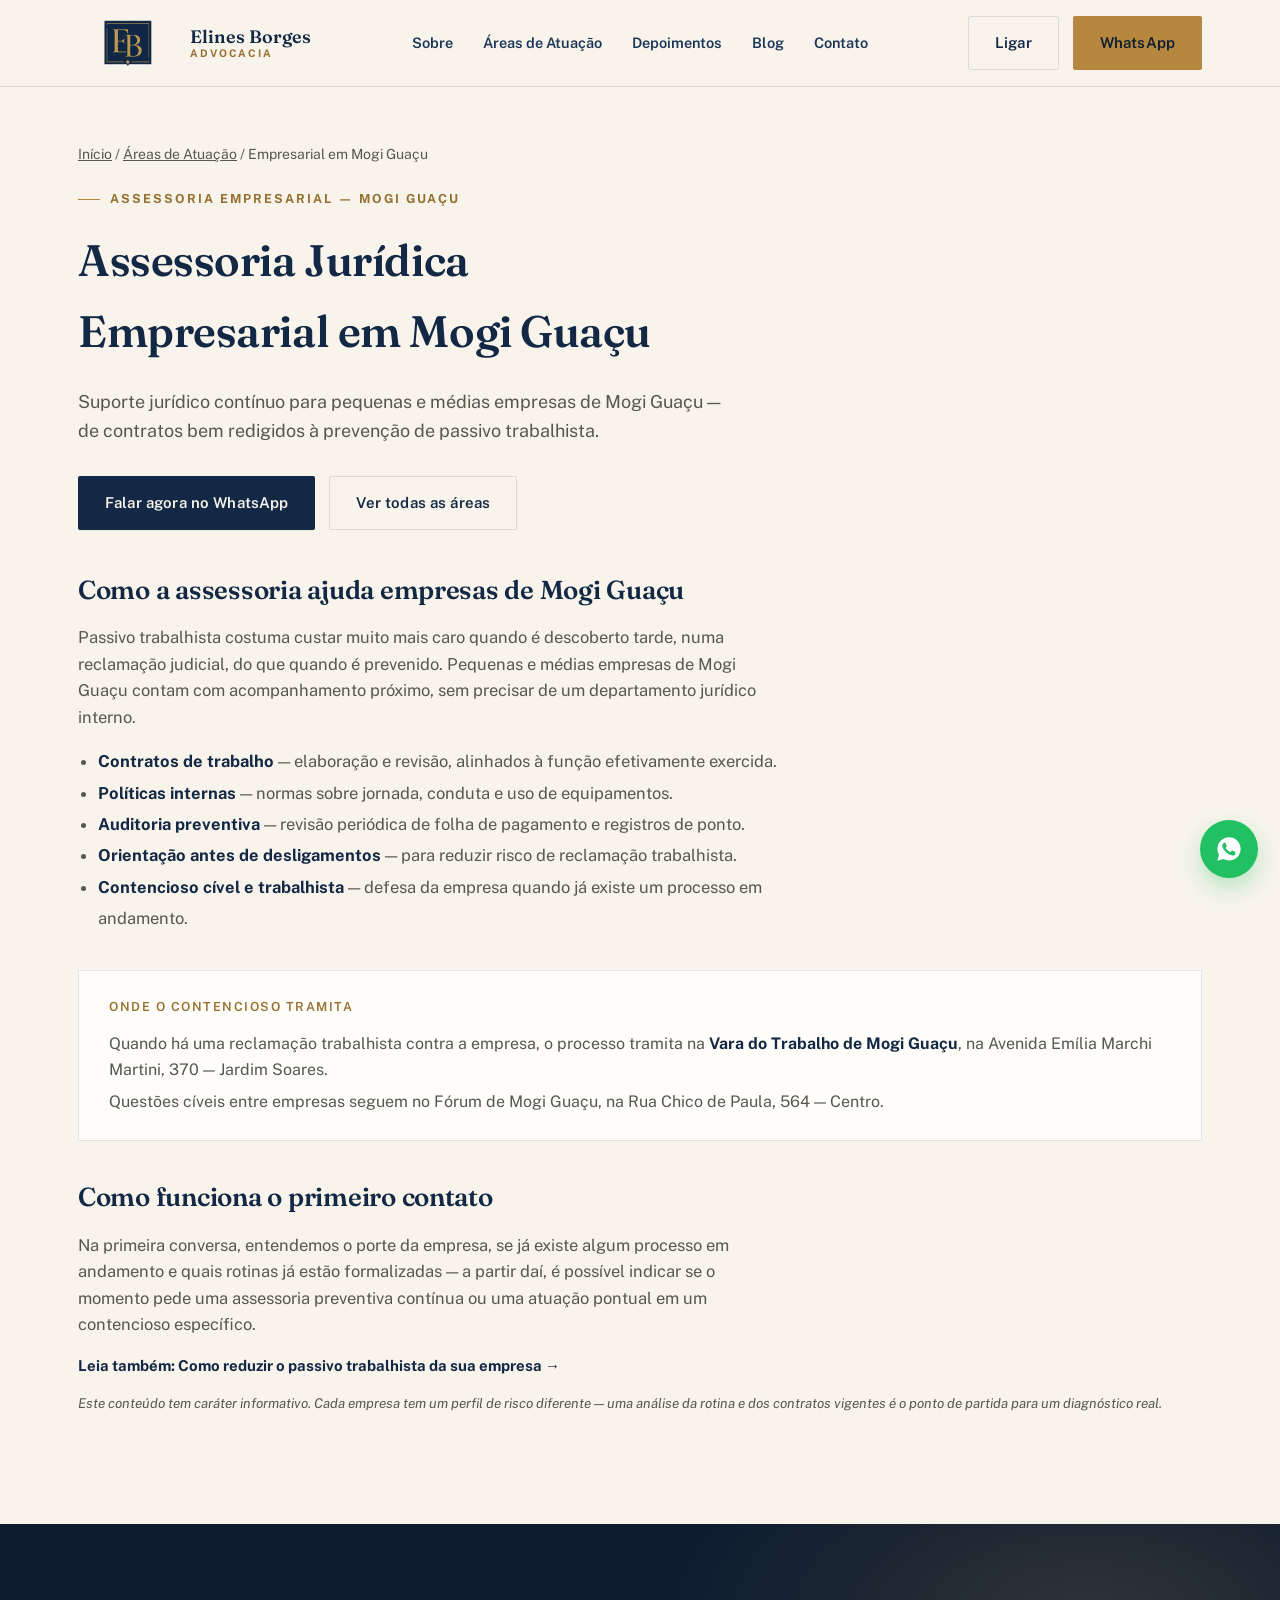
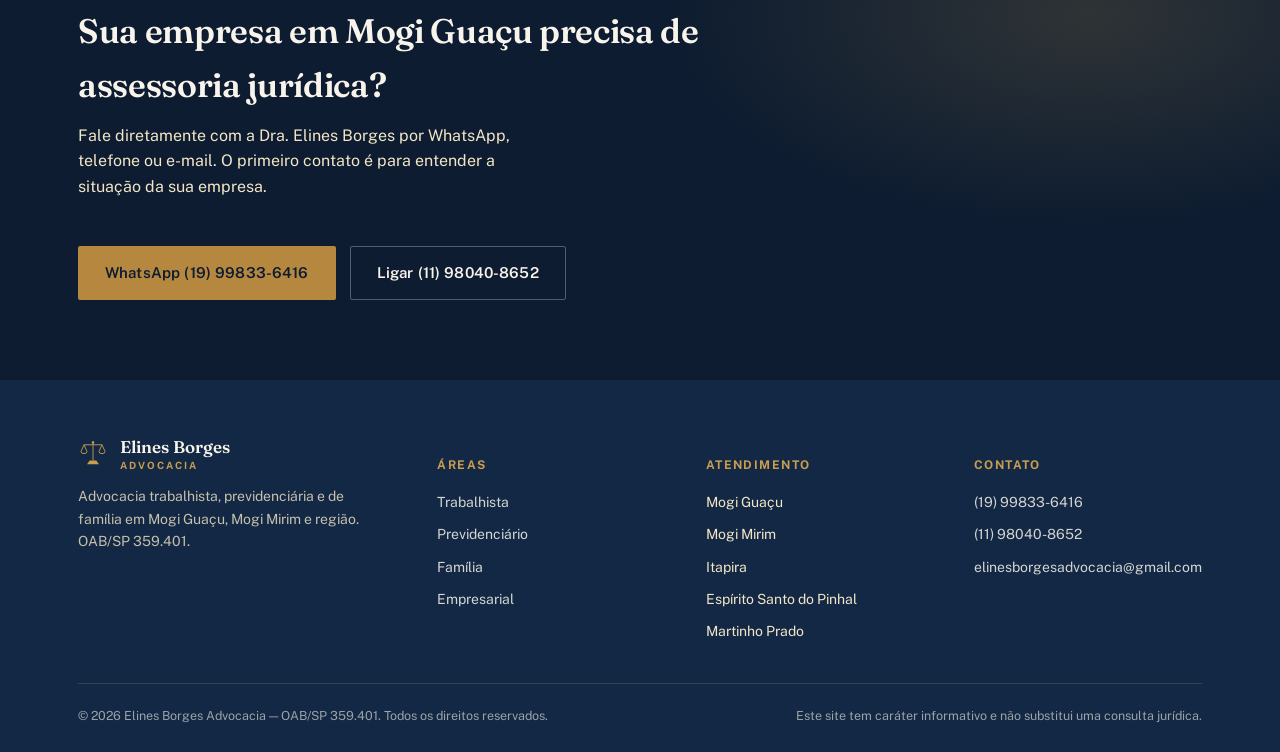
==== advogado-empresarial-mogi-guacu.html @ 1e35f2f0 "Add files via upload" ====
<!doctype html>
<html lang="pt-BR">
<head>
<meta charset="utf-8">
<script async src="https://www.googletagmanager.com/gtag/js?id=G-14Q4V2BP33"></script>
<script>
  window.dataLayer = window.dataLayer || [];
  function gtag(){dataLayer.push(arguments);}
  gtag('js', new Date());
  gtag('config', 'G-14Q4V2BP33');
</script>
<meta name="viewport" content="width=device-width, initial-scale=1">
<title>Assessoria Jurídica Empresarial em Mogi Guaçu | Elines Borges Advocacia</title>
<meta name="description" content="Assessoria jurídica empresarial em Mogi Guaçu: contratos, políticas internas, prevenção de passivo trabalhista e contencioso. Suporte contínuo para pequenas e médias empresas.">
<link rel="canonical" href="https://www.elinesborgesadvocacia.com.br/advogado-empresarial-mogi-guacu.html">

<meta property="og:type" content="website">
<meta property="og:url" content="https://www.elinesborgesadvocacia.com.br/advogado-empresarial-mogi-guacu.html">
<meta property="og:title" content="Assessoria Jurídica Empresarial em Mogi Guaçu | Elines Borges Advocacia">
<meta property="og:description" content="Contratos, políticas internas, prevenção de passivo trabalhista e contencioso. Suporte jurídico contínuo para empresas de Mogi Guaçu.">
<meta property="og:image" content="https://www.elinesborgesadvocacia.com.br/images/elines.jpg">
<meta property="og:locale" content="pt_BR">
<meta name="twitter:card" content="summary_large_image">

<link rel="icon" href="images/logo.png">
<link rel="preconnect" href="https://fonts.googleapis.com">
<link rel="preconnect" href="https://fonts.gstatic.com" crossorigin>
<link href="https://fonts.googleapis.com/css2?family=Fraunces:ital,opsz,wght@0,9..144,500;0,9..144,600;0,9..144,700;1,9..144,500&family=Public+Sans:wght@400;500;600;700;800&display=swap" rel="stylesheet">
<link rel="stylesheet" href="style.css">

<script type="application/ld+json">
{
  "@context": "https://schema.org",
  "@type": "LegalService",
  "name": "Elines Borges Advocacia — Assessoria Jurídica Empresarial em Mogi Guaçu",
  "url": "https://www.elinesborgesadvocacia.com.br/advogado-empresarial-mogi-guacu.html",
  "image": "https://www.elinesborgesadvocacia.com.br/images/elines.jpg",
  "telephone": "+5519998336416",
  "areaServed": {"@type": "City", "name": "Mogi Guaçu"},
  "address": {
    "@type": "PostalAddress",
    "streetAddress": "Rua Botucatu, 304 - Jardim Santa Helena",
    "addressLocality": "Mogi Guaçu",
    "addressRegion": "SP",
    "postalCode": "13845-322",
    "addressCountry": "BR"
  }
}
</script>
</head>
<body>

<header class="site">
  <nav class="nav">
    <a href="index.html" class="brand">
      <img src="images/logo-emblem.png" alt="Elines Borges Advocacia" style="height:46px;width:auto;">
      <span class="brand-word">Elines Borges<small>ADVOCACIA</small></span>
    </a>
    <ul class="nav-links" id="navLinks">
      <li><a href="index.html#sobre">Sobre</a></li>
      <li><a href="index.html#areas">Áreas de Atuação</a></li>
      <li><a href="index.html#depoimentos">Depoimentos</a></li>
      <li><a href="blog.html">Blog</a></li>
      <li><a href="index.html#contato">Contato</a></li>
    </ul>
    <div class="nav-cta">
      <a href="index.html#contato" class="btn btn-ghost">Ligar</a>
      <a href="https://wa.me/5519998336416?text=Ol%C3%A1%2C%20tenho%20uma%20empresa%20em%20Mogi%20Gua%C3%A7u%20e%20gostaria%20de%20assessoria%20jur%C3%ADdica." class="btn btn-gold" target="_blank" rel="noopener">
        WhatsApp
      </a>
      <button class="nav-toggle" id="navToggle" aria-label="Abrir menu" aria-expanded="false">
        <svg width="20" height="20" viewBox="0 0 24 24" fill="none" stroke="currentColor" stroke-width="2"><line x1="3" y1="6" x2="21" y2="6"/><line x1="3" y1="12" x2="21" y2="12"/><line x1="3" y1="18" x2="21" y2="18"/></svg>
      </button>
    </div>
  </nav>
</header>

<main>
<section style="padding:56px 0 20px;">
  <div class="wrap">
    <p style="font-size:14px; color:var(--ink-soft); margin-bottom:24px;">
      <a href="index.html" style="color:inherit;">Início</a> / <a href="index.html#areas" style="color:inherit;">Áreas de Atuação</a> / Empresarial em Mogi Guaçu
    </p>
    <p class="eyebrow">Assessoria Empresarial — Mogi Guaçu</p>
    <h1 style="font-size:clamp(30px,4.5vw,44px); max-width:22ch;">Assessoria Jurídica Empresarial em Mogi Guaçu</h1>
    <p style="font-size:18px; color:var(--ink-soft); max-width:60ch; margin-bottom:30px;">Suporte jurídico contínuo para pequenas e médias empresas de Mogi Guaçu — de contratos bem redigidos à prevenção de passivo trabalhista.</p>
    <div style="display:flex; gap:14px; flex-wrap:wrap; margin-bottom:20px;">
      <a href="https://wa.me/5519998336416?text=Ol%C3%A1%2C%20tenho%20uma%20empresa%20em%20Mogi%20Gua%C3%A7u%20e%20gostaria%20de%20assessoria%20jur%C3%ADdica." class="btn btn-primary" target="_blank" rel="noopener">Falar agora no WhatsApp</a>
      <a href="index.html#areas" class="btn btn-ghost">Ver todas as áreas</a>
    </div>
  </div>
</section>

<section style="padding-top:0;">
  <div class="wrap">
    <h2 style="font-size:26px;">Como a assessoria ajuda empresas de Mogi Guaçu</h2>
    <p style="color:var(--ink-soft); font-size:16.5px; max-width:70ch;">Passivo trabalhista costuma custar muito mais caro quando é descoberto tarde, numa reclamação judicial, do que quando é prevenido. Pequenas e médias empresas de Mogi Guaçu contam com acompanhamento próximo, sem precisar de um departamento jurídico interno.</p>
    <ul style="color:var(--ink-soft); font-size:16.5px; max-width:70ch; padding-left:20px; line-height:1.9;">
      <li><strong style="color:var(--navy-900);">Contratos de trabalho</strong> — elaboração e revisão, alinhados à função efetivamente exercida.</li>
      <li><strong style="color:var(--navy-900);">Políticas internas</strong> — normas sobre jornada, conduta e uso de equipamentos.</li>
      <li><strong style="color:var(--navy-900);">Auditoria preventiva</strong> — revisão periódica de folha de pagamento e registros de ponto.</li>
      <li><strong style="color:var(--navy-900);">Orientação antes de desligamentos</strong> — para reduzir risco de reclamação trabalhista.</li>
      <li><strong style="color:var(--navy-900);">Contencioso cível e trabalhista</strong> — defesa da empresa quando já existe um processo em andamento.</li>
    </ul>

    <div style="background:var(--paper); border:1px solid var(--line); padding:26px 30px; margin:36px 0;">
      <h4 style="font-family:var(--label); font-size:12.5px; letter-spacing:.12em; text-transform:uppercase; color:var(--gold-700); margin-bottom:14px;">Onde o contencioso tramita</h4>
      <p style="color:var(--ink-soft); margin-bottom:6px;">Quando há uma reclamação trabalhista contra a empresa, o processo tramita na <strong style="color:var(--navy-900);">Vara do Trabalho de Mogi Guaçu</strong>, na Avenida Emília Marchi Martini, 370 — Jardim Soares.</p>
      <p style="color:var(--ink-soft); margin:0;">Questões cíveis entre empresas seguem no Fórum de Mogi Guaçu, na Rua Chico de Paula, 564 — Centro.</p>
    </div>

    <h2 style="font-size:26px;">Como funciona o primeiro contato</h2>
    <p style="color:var(--ink-soft); font-size:16.5px; max-width:70ch;">Na primeira conversa, entendemos o porte da empresa, se já existe algum processo em andamento e quais rotinas já estão formalizadas — a partir daí, é possível indicar se o momento pede uma assessoria preventiva contínua ou uma atuação pontual em um contencioso específico.</p>
    <p style="font-size:15px;"><a href="blog.html#reduzir-passivo-trabalhista" style="color:var(--navy-900); font-weight:700; text-decoration:none;">Leia também: Como reduzir o passivo trabalhista da sua empresa →</a></p>
    <p style="font-size:13.5px; color:var(--ink-soft); font-style:italic;">Este conteúdo tem caráter informativo. Cada empresa tem um perfil de risco diferente — uma análise da rotina e dos contratos vigentes é o ponto de partida para um diagnóstico real.</p>
  </div>
</section>

<section class="cta-band">
  <div class="wrap">
    <div>
      <h2>Sua empresa em Mogi Guaçu precisa de assessoria jurídica?</h2>
      <p>Fale diretamente com a Dra. Elines Borges por WhatsApp, telefone ou e-mail. O primeiro contato é para entender a situação da sua empresa.</p>
    </div>
    <div class="actions">
      <a href="https://wa.me/5519998336416?text=Ol%C3%A1%2C%20tenho%20uma%20empresa%20em%20Mogi%20Gua%C3%A7u%20e%20gostaria%20de%20assessoria%20jur%C3%ADdica." class="btn btn-gold" target="_blank" rel="noopener">WhatsApp (19) 99833-6416</a>
      <a href="tel:+5511980408652" class="btn btn-ghost" style="border-color:rgba(248,244,236,.3); color:#f8f4ec;">Ligar (11) 98040-8652</a>
    </div>
  </div>
</section>
</main>

<footer class="site">
  <div class="wrap">
    <div class="footer-grid">
      <div>
        <div class="footer-brand">
          <svg width="30" height="30" viewBox="0 0 200 200" fill="none" stroke="#c99c4f" stroke-width="6">
            <line x1="100" y1="20" x2="100" y2="150"/><line x1="40" y1="45" x2="160" y2="45"/>
            <circle cx="100" cy="30" r="8" fill="#c99c4f" stroke="none"/>
            <path d="M40 45 L20 90 a20 14 0 0 0 40 0 Z"/><path d="M160 45 L140 90 a20 14 0 0 0 40 0 Z"/>
            <path d="M60 175 h80 l-18 -25 h-44 Z" fill="#c99c4f" stroke="none"/>
          </svg>
          <span class="footer-wordmark">Elines Borges<br><small>ADVOCACIA</small></span>
        </div>
        <p style="opacity:.8; max-width:32ch;">Advocacia trabalhista, previdenciária e de família em Mogi Guaçu, Mogi Mirim e região. OAB/SP 359.401.</p>
      </div>
      <div>
        <h5>Áreas</h5>
        <ul>
          <li><a href="advogado-trabalhista-mogi-guacu.html">Trabalhista</a></li>
          <li><a href="advogado-previdenciario-mogi-guacu.html">Previdenciário</a></li>
          <li><a href="advogado-familia-mogi-guacu.html">Família</a></li>
          <li><a href="advogado-empresarial-mogi-guacu.html">Empresarial</a></li>
        </ul>
      </div>
      <div>
        <h5>Atendimento</h5>
        <ul>
          <li>Mogi Guaçu</li><li>Mogi Mirim</li><li>Itapira</li><li>Espírito Santo do Pinhal</li><li>Martinho Prado</li>
        </ul>
      </div>
      <div>
        <h5>Contato</h5>
        <ul>
          <li><a href="https://wa.me/5519998336416" target="_blank" rel="noopener">(19) 99833-6416</a></li>
          <li><a href="tel:+5511980408652">(11) 98040-8652</a></li>
          <li><a href="mailto:elinesborgesadvocacia@gmail.com">elinesborgesadvocacia@gmail.com</a></li>
        </ul>
      </div>
    </div>
    <div class="footer-bottom">
      <span>© <span id="year"></span> Elines Borges Advocacia — OAB/SP 359.401. Todos os direitos reservados.</span>
      <span>Este site tem caráter informativo e não substitui uma consulta jurídica.</span>
    </div>
  </div>
</footer>

<a class="wa-float" href="https://wa.me/5519998336416?text=Ol%C3%A1%2C%20tenho%20uma%20empresa%20em%20Mogi%20Gua%C3%A7u%20e%20gostaria%20de%20assessoria%20jur%C3%ADdica." target="_blank" rel="noopener" aria-label="Falar no WhatsApp">
  <svg viewBox="0 0 24 24" fill="#fff"><path d="M12.04 2C6.58 2 2.13 6.45 2.13 11.91c0 1.75.46 3.45 1.32 4.95L2 22l5.29-1.39a9.9 9.9 0 0 0 4.75 1.21h.01c5.46 0 9.91-4.45 9.91-9.91 0-2.65-1.03-5.14-2.9-7.01A9.86 9.86 0 0 0 12.04 2zm5.79 14.14c-.24.68-1.19 1.25-1.95 1.41-.52.11-1.2.2-3.48-.75-2.92-1.21-4.8-4.17-4.95-4.36-.14-.2-1.18-1.57-1.18-3 0-1.42.75-2.12 1.02-2.41.24-.26.55-.35.73-.35h.5c.16 0 .38-.03.58.44.24.57.8 1.97.87 2.11.07.14.11.3.02.49-.09.19-.14.3-.28.46-.14.16-.29.36-.42.48-.14.13-.28.28-.13.55.16.28.72 1.19 1.55 1.93 1.06.95 1.95 1.24 2.23 1.38.28.14.44.12.6-.07.16-.19.68-.79.87-1.06.18-.28.36-.23.6-.14.24.09 1.53.72 1.79.85.26.14.44.2.5.32.06.11.06.65-.18 1.32z"/></svg>
</a>

<script>
  document.getElementById('year').textContent = new Date().getFullYear();
  const toggle = document.getElementById('navToggle');
  const links = document.getElementById('navLinks');
  toggle.addEventListener('click', () => {
    const open = links.classList.toggle('open');
    toggle.setAttribute('aria-expanded', open);
  });
</script>
</body>
</html>
---- style.css ----
/* ==========================================================================
   Elines Borges Advocacia — design tokens
   Navy + aged-gold, drawn from the firm's own seal mark.
   Display face: Fraunces (engraved, editorial seriousness)
   Body face: Public Sans (calm, legible, humane)
   ========================================================================== */

:root{
  --navy-950: #0d1c30;
  --navy-900: #122844;
  --navy-800: #1a3557;
  --navy-700: #274670;
  --navy-100: #e7ecf3;
  --gold-700: #96702f;
  --gold-600: #b6873f;
  --gold-500: #c99c4f;
  --gold-300: #e3c589;
  --gold-100: #f3e6c8;
  --cream: #f8f4ec;
  --cream-2: #f1ead9;
  --paper: #fffdf9;
  --ink: #23241f;
  --ink-soft: #55584f;
  --line: rgba(18,40,68,0.12);
  --line-gold: rgba(182,135,63,0.35);

  --display: "Fraunces", "Iowan Old Style", ui-serif, Georgia, serif;
  --body: "Public Sans", -apple-system, "Segoe UI", sans-serif;
  --label: "Public Sans", sans-serif;

  --max: 1180px;
  --radius: 2px;
}

*{box-sizing:border-box;}
html{scroll-behavior:smooth;}
body{
  margin:0;
  font-family: var(--body);
  color: var(--ink);
  background: var(--cream);
  -webkit-font-smoothing: antialiased;
  line-height:1.6;
}
img{max-width:100%; display:block;}
a{color:inherit;}
h1,h2,h3,h4{
  font-family: var(--display);
  font-weight:600;
  letter-spacing:-0.01em;
  margin:0 0 .5em;
  color: var(--navy-900);
}
p{margin:0 0 1em;}
.wrap{max-width:var(--max); margin:0 auto; padding:0 28px;}
section{padding:96px 0;}
@media (max-width:720px){ section{padding:64px 0;} }

::selection{ background: var(--gold-300); color: var(--navy-950); }

a:focus-visible, button:focus-visible, .btn:focus-visible{
  outline: 2px solid var(--gold-600);
  outline-offset: 3px;
}

/* -------------------- eyebrow / label -------------------- */
.eyebrow{
  font-family: var(--label);
  font-size: 12.5px;
  letter-spacing: .16em;
  text-transform: uppercase;
  color: var(--gold-700);
  font-weight: 700;
  display:flex;
  align-items:center;
  gap:10px;
  margin-bottom: 16px;
}
.eyebrow::before{
  content:"";
  width: 22px; height:1px;
  background: var(--gold-600);
  display:inline-block;
}

/* -------------------- buttons -------------------- */
.btn{
  display:inline-flex;
  align-items:center;
  gap:10px;
  padding: 14px 26px;
  font-family: var(--label);
  font-size: 15px;
  font-weight: 600;
  letter-spacing: .01em;
  text-decoration:none;
  border-radius: var(--radius);
  border: 1px solid transparent;
  cursor:pointer;
  transition: transform .18s ease, box-shadow .18s ease, background .18s ease, color .18s ease;
}
.btn-primary{
  background: var(--navy-900);
  color: var(--cream);
  box-shadow: 0 1px 0 rgba(0,0,0,.05);
}
.btn-primary:hover{ background: var(--navy-800); transform: translateY(-1px); }
.btn-gold{
  background: var(--gold-600);
  color: var(--navy-950);
}
.btn-gold:hover{ background: var(--gold-500); transform: translateY(-1px); }
.btn-ghost{
  background: transparent;
  color: var(--navy-900);
  border-color: var(--line);
}
.btn-ghost:hover{ border-color: var(--gold-600); color: var(--gold-700); }
.btn svg{width:16px; height:16px; flex:none;}

/* -------------------- header -------------------- */
header.site{
  position: sticky; top:0; z-index: 50;
  background: var(--cream);
  border-bottom: 1px solid var(--line);
}
.nav{
  display:flex; align-items:center; justify-content:space-between;
  padding: 16px 28px;
  max-width: var(--max); margin:0 auto;
}
.brand{ display:flex; align-items:center; gap:12px; text-decoration:none; }
.brand img{ height:44px; width:auto; }
.brand-word{
  font-family: var(--display);
  font-weight:600;
  font-size: 18px;
  color: var(--navy-900);
  line-height:1.15;
}
.brand-word small{
  display:block;
  font-family: var(--label);
  font-size:10.5px;
  letter-spacing:.18em;
  color: var(--gold-700);
  font-weight:700;
}
.nav-links{ display:flex; align-items:center; gap:30px; list-style:none; margin:0; padding:0; }
.nav-links a{
  text-decoration:none; color: var(--navy-800);
  font-size:14.5px; font-weight:600;
  position:relative; padding: 4px 0;
}
.nav-links a::after{
  content:""; position:absolute; left:0; right:0; bottom:-2px; height:1px;
  background: var(--gold-600); transform: scaleX(0); transform-origin:left;
  transition: transform .25s ease;
}
.nav-links a:hover::after{ transform: scaleX(1); }
.nav-cta{ display:flex; align-items:center; gap:14px; }
.nav-toggle{ display:none; }

@media (max-width: 940px){
  .nav-links{
    position:fixed; inset: 74px 0 0 0; background: var(--paper);
    flex-direction:column; padding: 36px 28px; gap:22px;
    transform: translateY(-8px); opacity:0; pointer-events:none;
    transition: all .22s ease;
  }
  .nav-links.open{ transform: translateY(0); opacity:1; pointer-events:auto; }
  .nav-links a{ font-size:19px; }
  .nav-toggle{
    display:inline-flex; align-items:center; justify-content:center;
    width:40px; height:40px; border:1px solid var(--line); background:none; border-radius:var(--radius); cursor:pointer;
  }
  .nav-cta .btn-ghost{ display:none; }
  .nav-cta .btn-gold{ display:none; }
  .brand-word{ font-size:16px; }
}

/* -------------------- hero -------------------- */
.hero{
  position:relative;
  padding: 76px 0 40px;
  overflow:hidden;
}
.hero .wrap{
  display:grid;
  grid-template-columns: 1.08fr .92fr;
  gap: 56px;
  align-items:center;
}
.hero-scales{
  position:absolute; right:-90px; top:-60px;
  width: 560px; opacity:.09; pointer-events:none;
}
@media (max-width: 900px){
  .hero .wrap{ grid-template-columns: 1fr; gap: 40px; }
  .hero-photo-frame{ max-width: 340px; margin: 0 auto; order: -1; }
  .hero-copy{ text-align:left; }
  .seal{ width:104px; height:104px; left:-18px; bottom:-18px; }
}
.hero h1{
  font-size: clamp(34px, 4.6vw, 54px);
  line-height:1.08;
  margin-bottom: 22px;
}
.hero h1 em{
  font-style:normal; color: var(--gold-700);
  background: linear-gradient(180deg, transparent 62%, var(--gold-100) 62%);
}
.hero p.lede{
  font-size: 18px; color: var(--ink-soft); max-width: 46ch; margin-bottom: 30px;
}
.hero-actions{ display:flex; gap:14px; flex-wrap:wrap; margin-bottom:34px; }
.hero-facts{
  display:flex; gap:30px; flex-wrap:wrap;
  border-top: 1px solid var(--line); padding-top: 22px;
}
.hero-fact b{
  display:block; font-family: var(--display); font-size: 26px; color: var(--navy-900);
}
.hero-fact span{ font-size:13px; color: var(--ink-soft); }

.hero-photo-frame{
  position:relative;
}
.hero-photo{
  border-radius: var(--radius);
  overflow:hidden;
  border: 1px solid var(--line);
  box-shadow: 0 24px 60px -24px rgba(13,28,48,.35);
  aspect-ratio: 4/5;
}
.hero-photo img{ width:100%; height:100%; object-fit:cover; }

/* seal badge — signature element */
.seal{
  position:absolute; left:-34px; bottom:-34px;
  width:132px; height:132px;
}
.seal-ring{ animation: spin 34s linear infinite; transform-origin:center; }
@media (prefers-reduced-motion: reduce){ .seal-ring{ animation:none; } }
@keyframes spin{ to{ transform: rotate(360deg); } }

/* -------------------- comarca strip (territory) -------------------- */
.comarca{
  background: var(--navy-900);
  color: var(--cream);
  padding: 22px 0;
}
.comarca .wrap{
  display:flex; align-items:center; gap:22px; flex-wrap:wrap;
}
@media (max-width: 600px){
  .comarca .wrap{ flex-direction:column; align-items:flex-start; gap:14px; }
}
.comarca-label{
  font-family: var(--label); font-size:12px; letter-spacing:.14em; text-transform:uppercase;
  color: var(--gold-300); font-weight:700; flex:none;
}
.comarca-list{
  display:flex; gap: 10px; flex-wrap:wrap; list-style:none; margin:0; padding:0;
}
.comarca-list li{
  font-family: var(--display); font-size:15px;
  border: 1px solid rgba(227,197,137,.35);
  padding: 6px 14px; border-radius: 999px;
  color: var(--cream);
}

/* -------------------- section headings -------------------- */
.section-head{
  max-width: 640px; margin-bottom: 48px;
}
.section-head h2{ font-size: clamp(28px, 3.4vw, 38px); }
.section-head p{ color: var(--ink-soft); font-size:16.5px; }

/* -------------------- sobre -------------------- */
.sobre .wrap{
  display:grid; grid-template-columns: .8fr 1.2fr; gap:64px; align-items:start;
}
@media (max-width: 900px){
  .sobre .wrap{ grid-template-columns: 1fr; gap:36px; }
}
.sobre-card{
  background: var(--paper); border:1px solid var(--line); padding: 30px;
  border-radius: var(--radius);
}
.sobre-card h4{
  font-family: var(--label); font-size:12.5px; letter-spacing:.12em; text-transform:uppercase;
  color: var(--gold-700); margin-bottom:14px;
}
.sobre-card ul{ margin:0 0 22px; padding-left:18px; color: var(--ink-soft); font-size:15px; }
.sobre-card ul:last-child{ margin-bottom:0; }
.sobre-card li{ margin-bottom:8px; }
.sobre-card .divider{ height:1px; background:var(--line); margin: 22px 0; }

.sobre-body p{ font-size:16.5px; color: var(--ink-soft); }
.sobre-body blockquote{
  font-family: var(--display); font-size: 22px; line-height:1.4;
  color: var(--navy-900); border-left: 3px solid var(--gold-600);
  padding-left:24px; margin: 32px 0; font-style:italic;
}

/* -------------------- areas -------------------- */
.areas-grid{
  display:grid; grid-template-columns: repeat(4, 1fr); gap:1px;
  background: var(--line); border:1px solid var(--line);
}
@media (max-width: 980px){ .areas-grid{ grid-template-columns: repeat(2,1fr); } }
@media (max-width: 600px){ .areas-grid{ grid-template-columns: 1fr; } }
.area-card{
  background: var(--paper); padding: 34px 28px; min-height: 280px;
  display:flex; flex-direction:column;
  transition: background .2s ease;
}
.area-card:hover{ background: var(--cream-2); }
.area-num{
  font-family: var(--display); font-size:13px; color: var(--gold-600); margin-bottom:18px; letter-spacing:.06em;
}
.area-card h3{ font-size:20px; margin-bottom:10px; }
.area-card p{ font-size:14.5px; color: var(--ink-soft); flex:1; }
.area-card a{
  font-size:13.5px; font-weight:700; color: var(--navy-900); text-decoration:none;
  display:inline-flex; align-items:center; gap:6px; margin-top:14px;
}
.area-card a:hover{ color: var(--gold-700); }

/* -------------------- depoimentos -------------------- */
.depo-grid{
  display:grid; grid-template-columns: repeat(3,1fr); gap:24px;
}
@media (max-width: 880px){ .depo-grid{ grid-template-columns:1fr; } }
.depo-card{
  background: var(--paper); border:1px solid var(--line); border-radius: var(--radius);
  padding: 28px; display:flex; flex-direction:column; gap:14px;
}
.stars{ color: var(--gold-600); font-size:14px; letter-spacing:2px; }
.depo-card p{ font-size:15px; color: var(--ink); flex:1; margin:0; }
.depo-foot{ display:flex; align-items:center; justify-content:space-between; }
.depo-name{ font-weight:700; font-size:14px; color: var(--navy-900); }
.depo-time{ font-size:12px; color: var(--ink-soft); }
.depo-reply{
  border-top:1px dashed var(--line); padding-top:12px; margin-top:4px;
  font-size:13px; color: var(--ink-soft); font-style:italic;
}

/* -------------------- blog -------------------- */
.blog-grid{ display:grid; grid-template-columns: repeat(3,1fr); gap:26px; }
@media (max-width: 900px){ .blog-grid{ grid-template-columns:1fr; } }
.blog-card{
  border:1px solid var(--line); background:var(--paper); border-radius:var(--radius);
  overflow:hidden; text-decoration:none; color:inherit; display:flex; flex-direction:column;
  transition: box-shadow .2s ease, transform .2s ease;
}
.blog-card:hover{ box-shadow: 0 20px 40px -28px rgba(13,28,48,.4); transform: translateY(-3px); }
.blog-tag{
  font-family: var(--label); font-size:11.5px; letter-spacing:.1em; text-transform:uppercase;
  color: var(--gold-700); font-weight:700; padding: 20px 24px 0;
}
.blog-card h3{ font-size:19px; padding: 8px 24px 0; }
.blog-card p{ font-size:14.5px; color: var(--ink-soft); padding: 0 24px; flex:1; }
.blog-read{
  font-size:13.5px; font-weight:700; color: var(--navy-900); padding: 0 24px 24px; margin-top:12px;
}

/* -------------------- cta band -------------------- */
.cta-band{
  background: var(--navy-950);
  color: var(--cream);
  padding: 80px 0;
  position:relative; overflow:hidden;
}
.cta-band::before{
  content:""; position:absolute; inset:0;
  background: radial-gradient(600px 300px at 85% 20%, rgba(201,156,79,.18), transparent 70%);
}
.cta-band .wrap{ position:relative; display:flex; align-items:center; justify-content:space-between; gap:30px; flex-wrap:wrap; }
.cta-band h2{ color: var(--cream); font-size: clamp(26px,3vw,34px); max-width: 34ch; margin-bottom:10px; }
.cta-band p{ color: var(--gold-100); max-width: 46ch; }
.cta-band .actions{ display:flex; gap:14px; flex-wrap:wrap; }

/* -------------------- footer -------------------- */
footer.site{
  background: var(--navy-900); color: var(--gold-100);
  padding: 56px 0 26px; font-size:14px;
}
.footer-grid{ display:grid; grid-template-columns: 1.4fr 1fr 1fr 1fr; gap: 40px; margin-bottom: 40px; }
@media (max-width: 780px){ .footer-grid{ grid-template-columns: 1fr 1fr; } }
@media (max-width: 500px){ .footer-grid{ grid-template-columns: 1fr; } }
footer.site h5{
  font-family: var(--label); font-size:12px; letter-spacing:.12em; text-transform:uppercase;
  color: var(--gold-500); margin-bottom:16px; font-weight:700;
}
footer.site a{ text-decoration:none; color: var(--cream); opacity:.85; }
footer.site a:hover{ opacity:1; color: var(--gold-300); }
footer.site ul{ list-style:none; margin:0; padding:0; display:flex; flex-direction:column; gap:10px; }
.footer-brand{ display:flex; align-items:center; gap:12px; margin-bottom:14px; }
.footer-brand svg{ flex:none; }
.footer-wordmark{
  font-family: var(--display); font-size:17px; line-height:1.25; color: var(--cream); font-weight:600;
}
.footer-wordmark small{
  display:block; font-family: var(--label); font-size:10px; letter-spacing:.2em;
  color: var(--gold-500); font-weight:700; margin-top:2px;
}
.footer-bottom{
  border-top: 1px solid rgba(227,197,137,.18); padding-top: 22px;
  display:flex; justify-content:space-between; flex-wrap:wrap; gap:12px; font-size:12.5px; color: rgba(248,244,236,.6);
}

/* -------------------- whatsapp float -------------------- */
.wa-float{
  position:fixed; right:22px; bottom:22px; z-index:60;
  width:58px; height:58px; border-radius:50%;
  background: #21c063;
  display:flex; align-items:center; justify-content:center;
  box-shadow: 0 10px 30px -8px rgba(33,192,99,.6);
  text-decoration:none;
  transition: transform .2s ease;
}
.wa-float:hover{ transform: scale(1.06); }
.wa-float svg{ width:28px; height:28px; }

/* -------------------- misc utility -------------------- */
.tag-pill{
  display:inline-block; font-size:12px; font-weight:700; letter-spacing:.05em;
  background: var(--gold-100); color: var(--gold-700); padding:4px 12px; border-radius:999px;
  margin-bottom:10px;
}
.center{ text-align:center; }
.mx-auto{ margin-left:auto; margin-right:auto; }
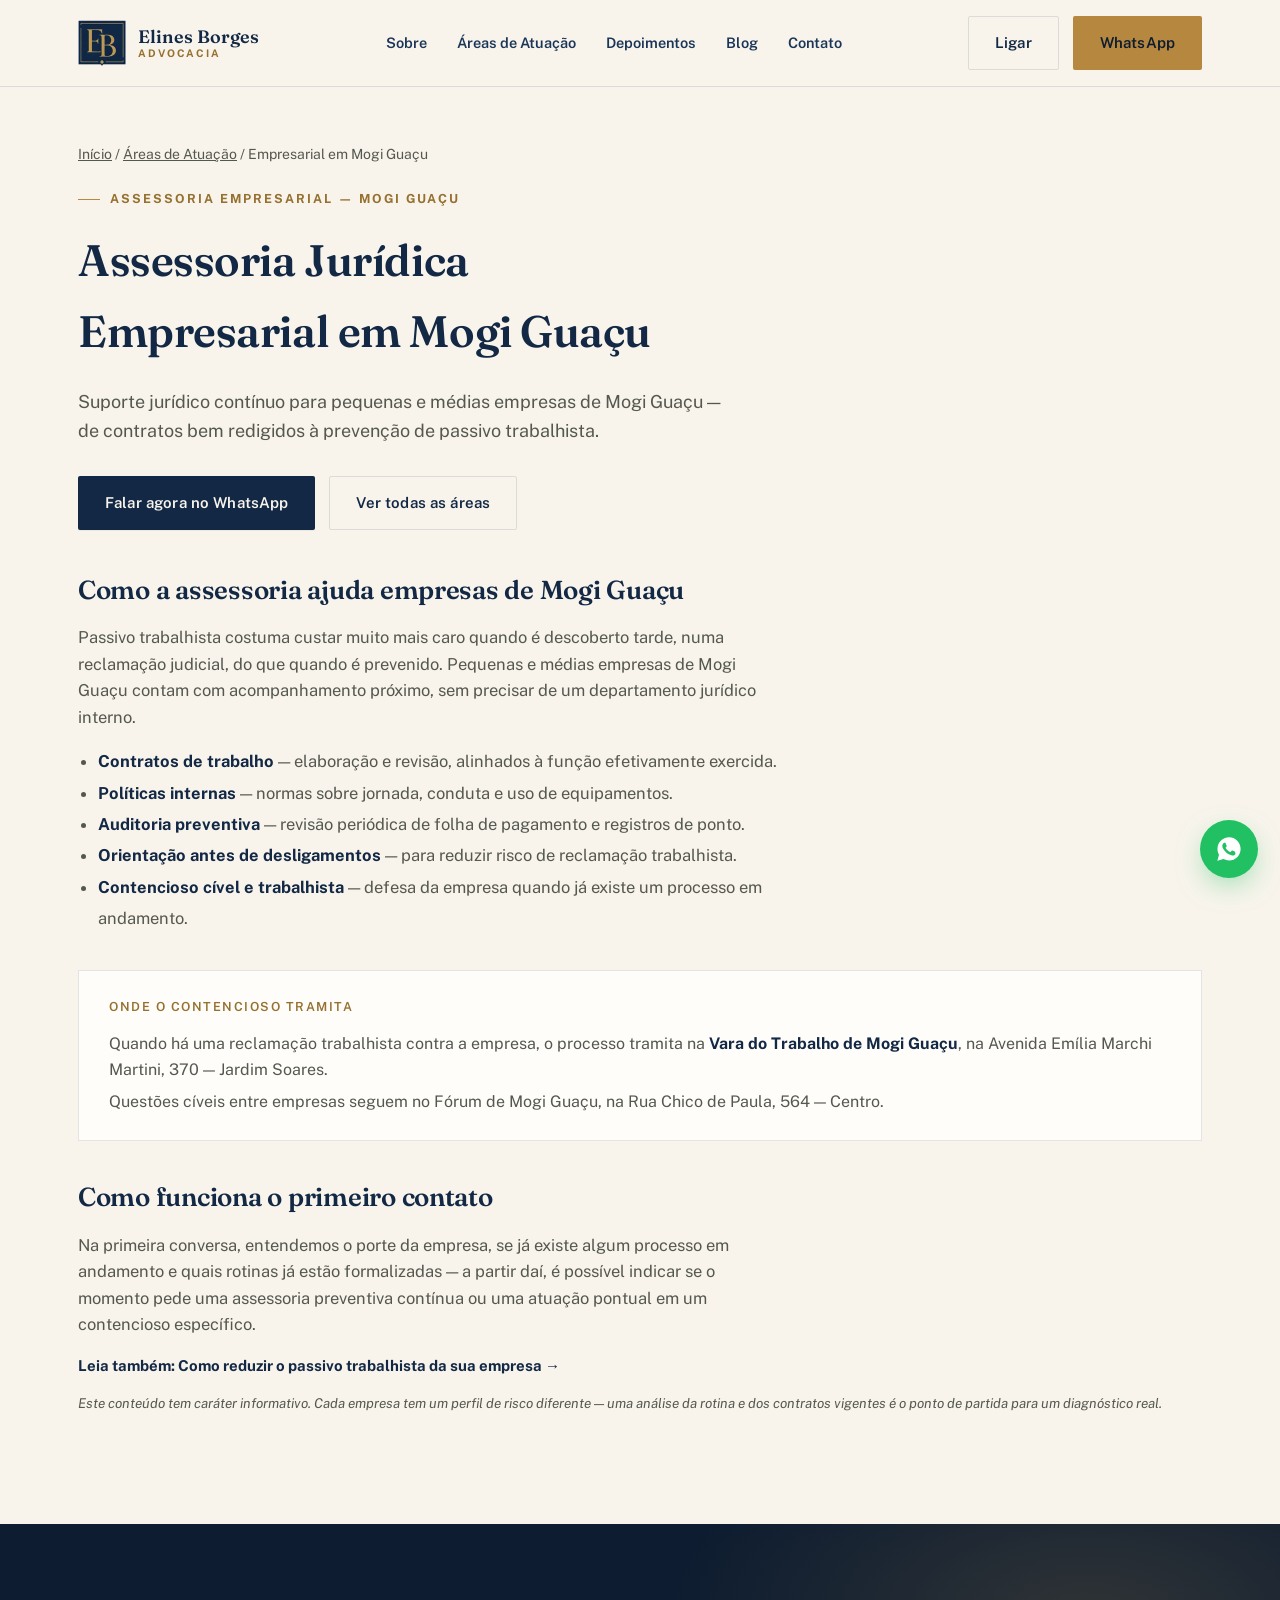
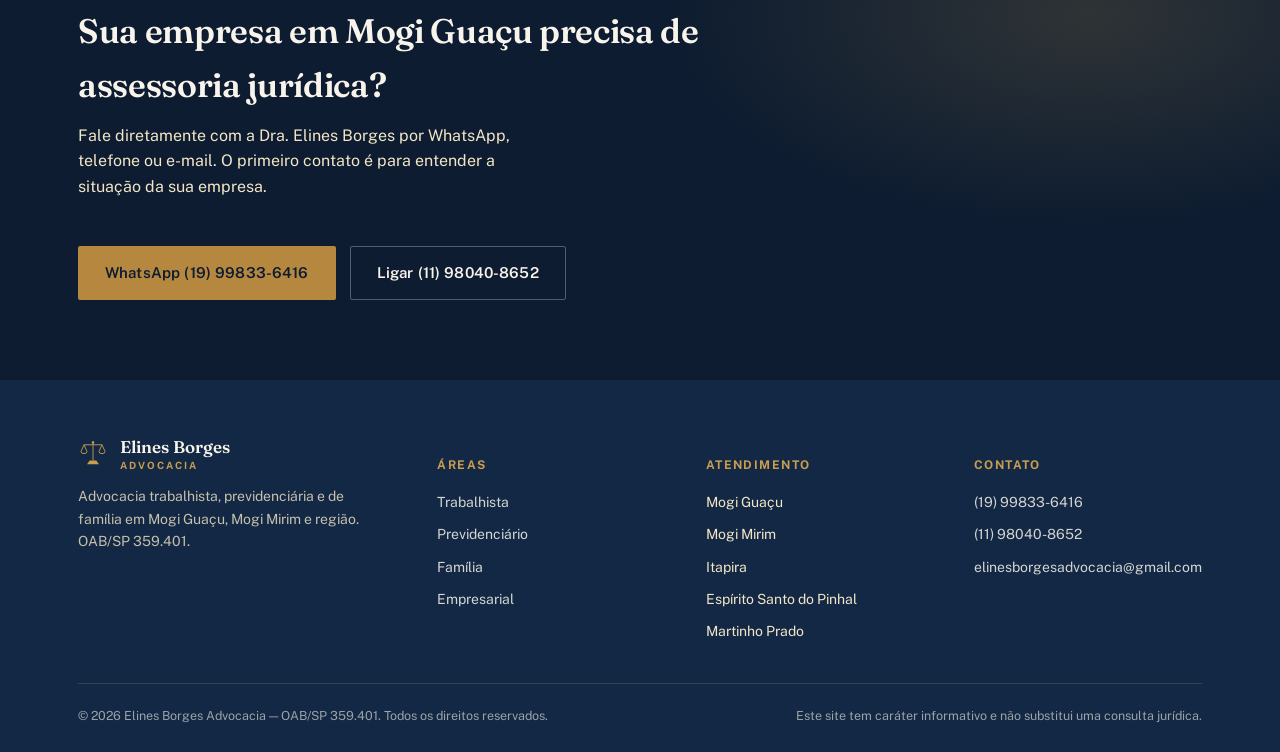
==== commit ea818528: "Add files via upload" ====
--- a/advogado-empresarial-mogi-guacu.html
+++ b/advogado-empresarial-mogi-guacu.html
@@ -2,7 +2,12 @@
 <html lang="pt-BR">
 <head>
 <meta charset="utf-8">
-<script async src="https://www.googletagmanager.com/gtag/js?id=G-14Q4V2BP33"></script>
+<script>
+  /* GA4 carregado após a página ficar pronta, para não atrasar a abertura */
+  (function(){var s=false;function l(){if(s)return;s=true;var e=document.createElement("script");e.async=true;e.src="https://www.googletagmanager.com/gtag/js?id=G-14Q4V2BP33";document.head.appendChild(e);}
+  window.addEventListener("load",function(){setTimeout(l,1500);});
+  ["scroll","click","touchstart","keydown"].forEach(function(t){window.addEventListener(t,l,{once:true,passive:true});});})();
+</script>
 <script>
   window.dataLayer = window.dataLayer || [];
   function gtag(){dataLayer.push(arguments);}
@@ -25,7 +30,9 @@
 <link rel="icon" href="images/logo.png">
 <link rel="preconnect" href="https://fonts.googleapis.com">
 <link rel="preconnect" href="https://fonts.gstatic.com" crossorigin>
-<link href="https://fonts.googleapis.com/css2?family=Fraunces:ital,opsz,wght@0,9..144,500;0,9..144,600;0,9..144,700;1,9..144,500&family=Public+Sans:wght@400;500;600;700;800&display=swap" rel="stylesheet">
+<link rel="preload" as="style" href="https://fonts.googleapis.com/css2?family=Fraunces:ital,opsz,wght@0,9..144,500;0,9..144,600;0,9..144,700;1,9..144,500&family=Public+Sans:wght@400;500;600;700&display=swap">
+<link rel="stylesheet" href="https://fonts.googleapis.com/css2?family=Fraunces:ital,opsz,wght@0,9..144,500;0,9..144,600;0,9..144,700;1,9..144,500&family=Public+Sans:wght@400;500;600;700&display=swap" media="print" onload="this.media='all'">
+<noscript><link rel="stylesheet" href="https://fonts.googleapis.com/css2?family=Fraunces:ital,opsz,wght@0,9..144,500;0,9..144,600;0,9..144,700;1,9..144,500&family=Public+Sans:wght@400;500;600;700&display=swap"></noscript>
 <link rel="stylesheet" href="style.css">
 
 <script type="application/ld+json">
@@ -39,10 +46,10 @@
   "areaServed": {"@type": "City", "name": "Mogi Guaçu"},
   "address": {
     "@type": "PostalAddress",
-    "streetAddress": "Rua Botucatu, 304 - Jardim Santa Helena",
+    "streetAddress": "Praça Rui Barbosa, 5, 2º andar, sala 1 - Centro",
     "addressLocality": "Mogi Guaçu",
     "addressRegion": "SP",
-    "postalCode": "13845-322",
+    "postalCode": "13840-029",
     "addressCountry": "BR"
   }
 }
@@ -53,7 +60,7 @@
 <header class="site">
   <nav class="nav">
     <a href="index.html" class="brand">
-      <img src="images/logo-emblem.png" alt="Elines Borges Advocacia" style="height:46px;width:auto;">
+      <img src="images/logo-emblem.webp" alt="Elines Borges Advocacia" width="48" height="46" style="height:46px;width:auto;">
       <span class="brand-word">Elines Borges<small>ADVOCACIA</small></span>
     </a>
     <ul class="nav-links" id="navLinks">
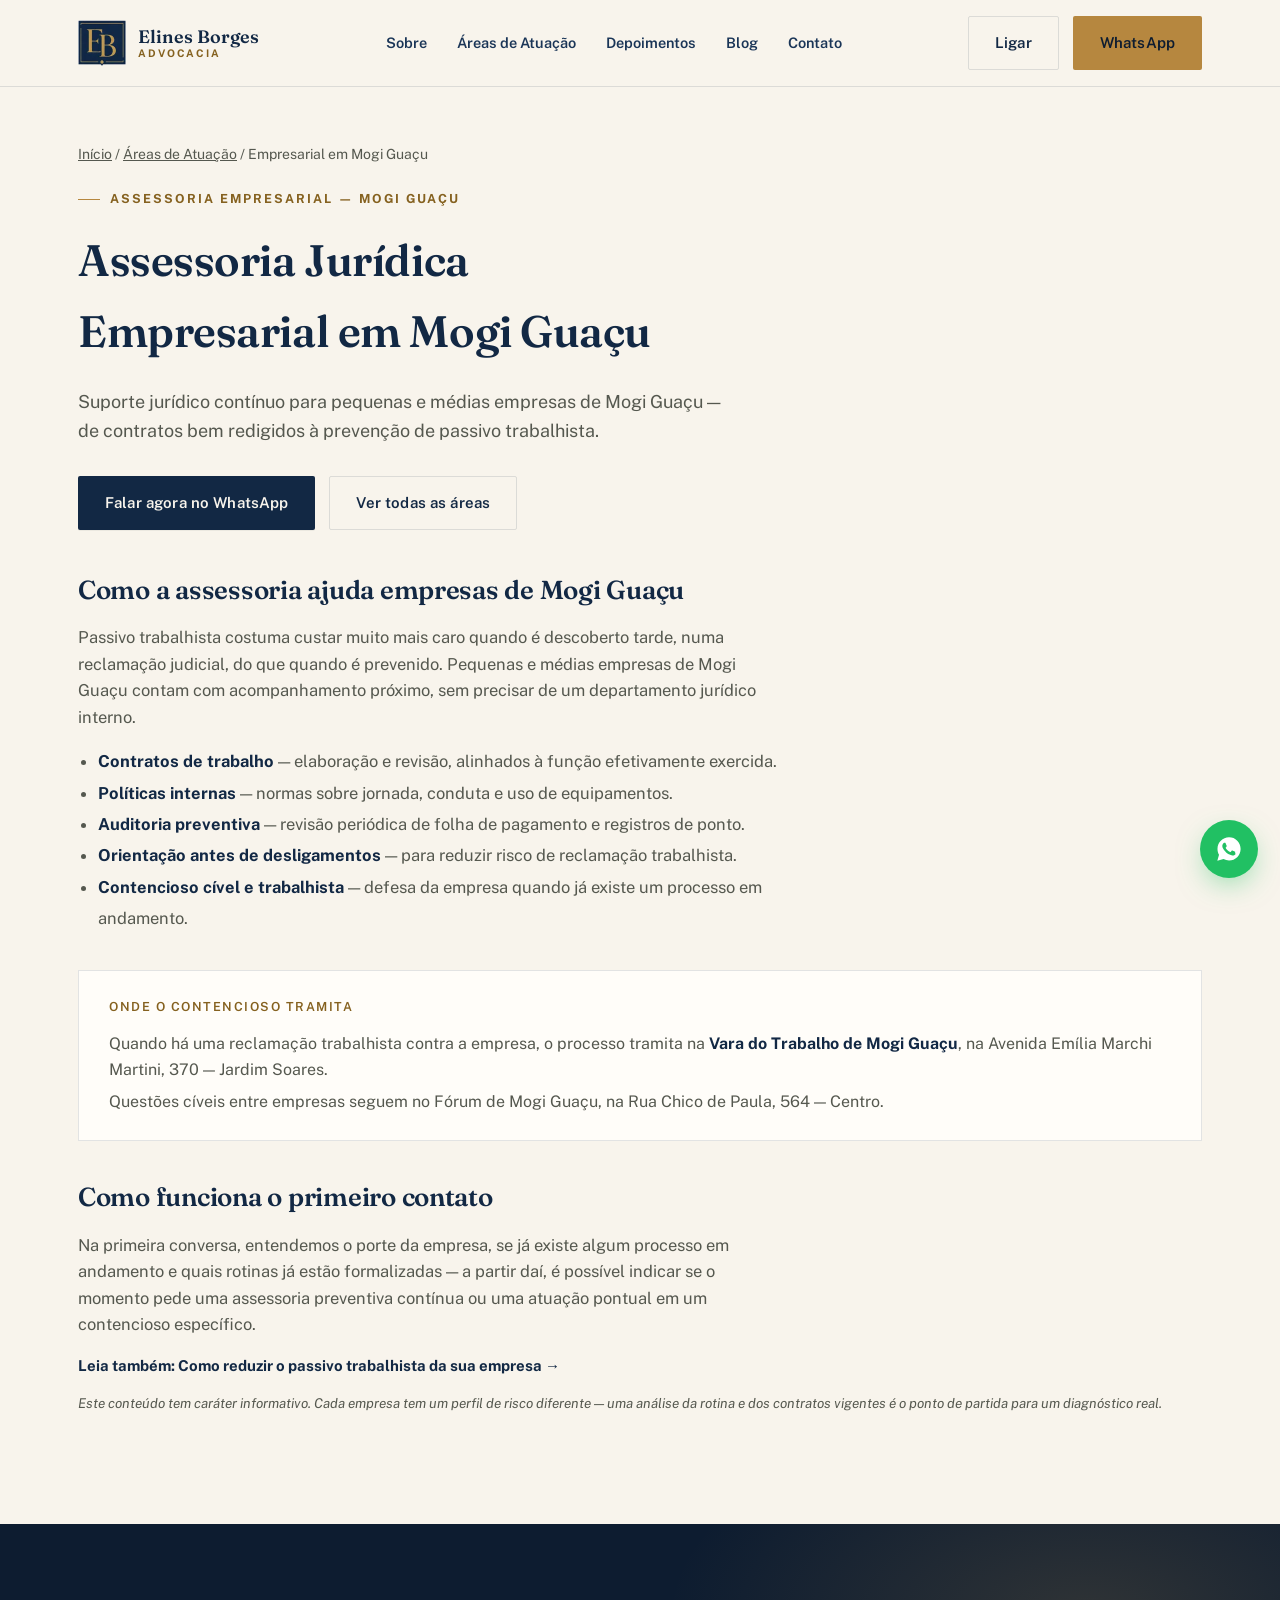
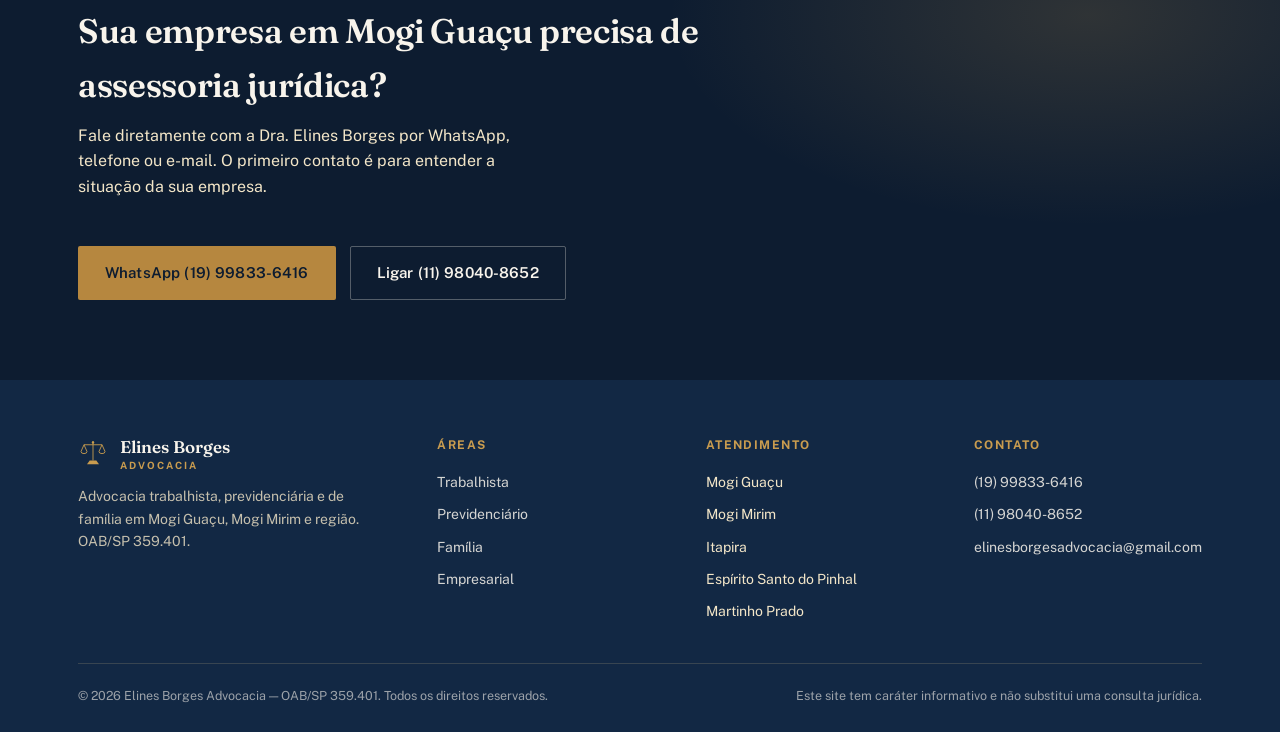
==== commit 5e0c6e1a: "Add files via upload" ====
--- a/advogado-empresarial-mogi-guacu.html
+++ b/advogado-empresarial-mogi-guacu.html
@@ -30,9 +30,7 @@
 <link rel="icon" href="images/logo.png">
 <link rel="preconnect" href="https://fonts.googleapis.com">
 <link rel="preconnect" href="https://fonts.gstatic.com" crossorigin>
-<link rel="preload" as="style" href="https://fonts.googleapis.com/css2?family=Fraunces:ital,opsz,wght@0,9..144,500;0,9..144,600;0,9..144,700;1,9..144,500&family=Public+Sans:wght@400;500;600;700&display=swap">
-<link rel="stylesheet" href="https://fonts.googleapis.com/css2?family=Fraunces:ital,opsz,wght@0,9..144,500;0,9..144,600;0,9..144,700;1,9..144,500&family=Public+Sans:wght@400;500;600;700&display=swap" media="print" onload="this.media='all'">
-<noscript><link rel="stylesheet" href="https://fonts.googleapis.com/css2?family=Fraunces:ital,opsz,wght@0,9..144,500;0,9..144,600;0,9..144,700;1,9..144,500&family=Public+Sans:wght@400;500;600;700&display=swap"></noscript>
+<link rel="stylesheet" href="https://fonts.googleapis.com/css2?family=Fraunces:ital,opsz,wght@0,9..144,500;0,9..144,600;0,9..144,700;1,9..144,500&family=Public+Sans:wght@400;500;600;700&display=swap">
 <link rel="stylesheet" href="style.css">
 
 <script type="application/ld+json">
@@ -111,7 +109,7 @@
     </ul>
 
     <div style="background:var(--paper); border:1px solid var(--line); padding:26px 30px; margin:36px 0;">
-      <h4 style="font-family:var(--label); font-size:12.5px; letter-spacing:.12em; text-transform:uppercase; color:var(--gold-700); margin-bottom:14px;">Onde o contencioso tramita</h4>
+      <h3 style="font-family:var(--label); font-size:12.5px; letter-spacing:.12em; text-transform:uppercase; color:var(--gold-700); margin-bottom:14px;">Onde o contencioso tramita</h3>
       <p style="color:var(--ink-soft); margin-bottom:6px;">Quando há uma reclamação trabalhista contra a empresa, o processo tramita na <strong style="color:var(--navy-900);">Vara do Trabalho de Mogi Guaçu</strong>, na Avenida Emília Marchi Martini, 370 — Jardim Soares.</p>
       <p style="color:var(--ink-soft); margin:0;">Questões cíveis entre empresas seguem no Fórum de Mogi Guaçu, na Rua Chico de Paula, 564 — Centro.</p>
     </div>
@@ -153,7 +151,7 @@
         <p style="opacity:.8; max-width:32ch;">Advocacia trabalhista, previdenciária e de família em Mogi Guaçu, Mogi Mirim e região. OAB/SP 359.401.</p>
       </div>
       <div>
-        <h5>Áreas</h5>
+        <h3>Áreas</h3>
         <ul>
           <li><a href="advogado-trabalhista-mogi-guacu.html">Trabalhista</a></li>
           <li><a href="advogado-previdenciario-mogi-guacu.html">Previdenciário</a></li>
@@ -162,13 +160,13 @@
         </ul>
       </div>
       <div>
-        <h5>Atendimento</h5>
+        <h3>Atendimento</h3>
         <ul>
           <li>Mogi Guaçu</li><li>Mogi Mirim</li><li>Itapira</li><li>Espírito Santo do Pinhal</li><li>Martinho Prado</li>
         </ul>
       </div>
       <div>
-        <h5>Contato</h5>
+        <h3>Contato</h3>
         <ul>
           <li><a href="https://wa.me/5519998336416" target="_blank" rel="noopener">(19) 99833-6416</a></li>
           <li><a href="tel:+5511980408652">(11) 98040-8652</a></li>
--- a/style.css
+++ b/style.css
@@ -11,7 +11,7 @@
   --navy-800: #1a3557;
   --navy-700: #274670;
   --navy-100: #e7ecf3;
-  --gold-700: #96702f;
+  --gold-700: #85611f;
   --gold-600: #b6873f;
   --gold-500: #c99c4f;
   --gold-300: #e3c589;
@@ -175,8 +175,6 @@
     width:40px; height:40px; border:1px solid var(--line); background:none; border-radius:var(--radius); cursor:pointer;
   }
   .nav-cta .btn-ghost{ display:none; }
-  .nav-cta .btn-gold{ display:none; }
-  .brand-word{ font-size:16px; }
 }
 
 /* -------------------- hero -------------------- */
@@ -288,7 +286,8 @@
   background: var(--paper); border:1px solid var(--line); padding: 30px;
   border-radius: var(--radius);
 }
-.sobre-card h4{
+.sobre-card .card-title{ margin-top:0; }
+.sobre-card .card-title{
   font-family: var(--label); font-size:12.5px; letter-spacing:.12em; text-transform:uppercase;
   color: var(--gold-700); margin-bottom:14px;
 }
@@ -318,7 +317,7 @@
 }
 .area-card:hover{ background: var(--cream-2); }
 .area-num{
-  font-family: var(--display); font-size:13px; color: var(--gold-600); margin-bottom:18px; letter-spacing:.06em;
+  font-family: var(--display); font-size:13px; color: var(--gold-700); margin-bottom:18px; letter-spacing:.06em;
 }
 .area-card h3{ font-size:20px; margin-bottom:10px; }
 .area-card p{ font-size:14.5px; color: var(--ink-soft); flex:1; }
@@ -390,7 +389,7 @@
 .footer-grid{ display:grid; grid-template-columns: 1.4fr 1fr 1fr 1fr; gap: 40px; margin-bottom: 40px; }
 @media (max-width: 780px){ .footer-grid{ grid-template-columns: 1fr 1fr; } }
 @media (max-width: 500px){ .footer-grid{ grid-template-columns: 1fr; } }
-footer.site h5{
+footer.site h5, footer.site h3{
   font-family: var(--label); font-size:12px; letter-spacing:.12em; text-transform:uppercase;
   color: var(--gold-500); margin-bottom:16px; font-weight:700;
 }
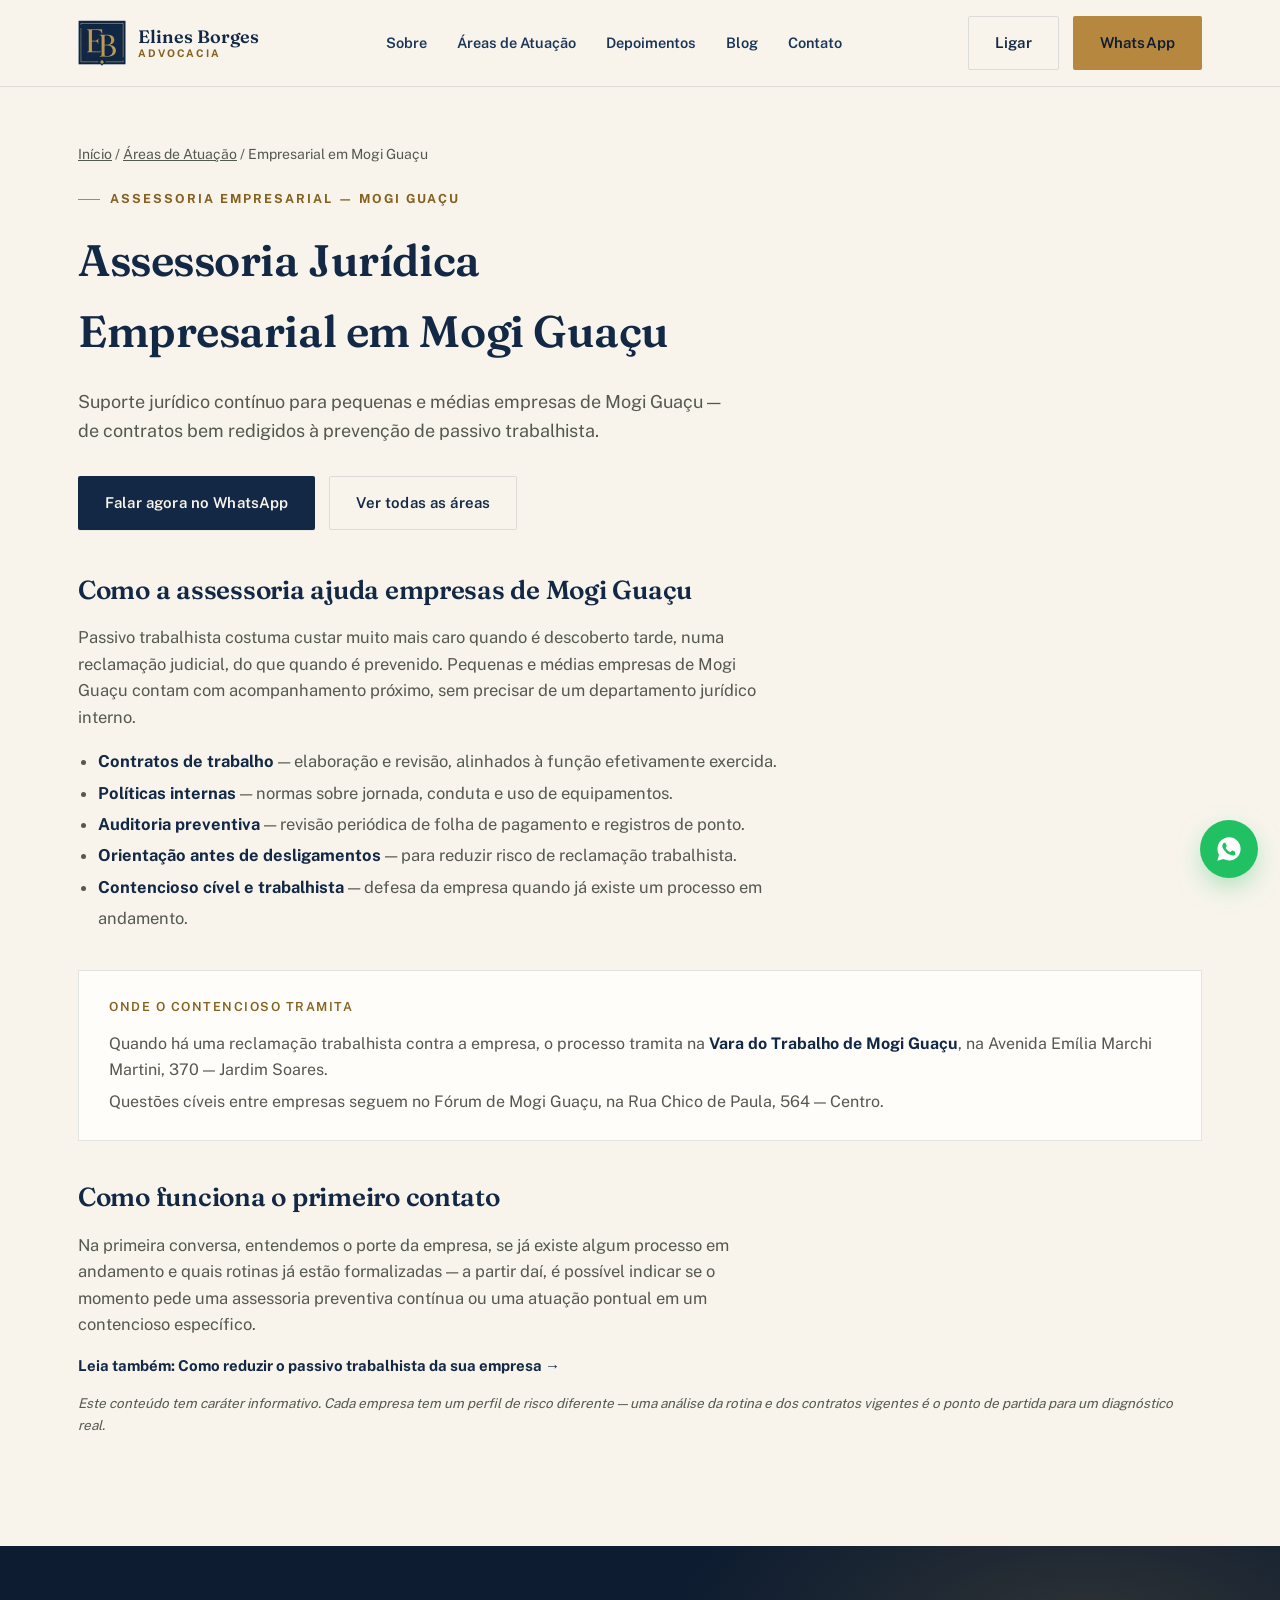
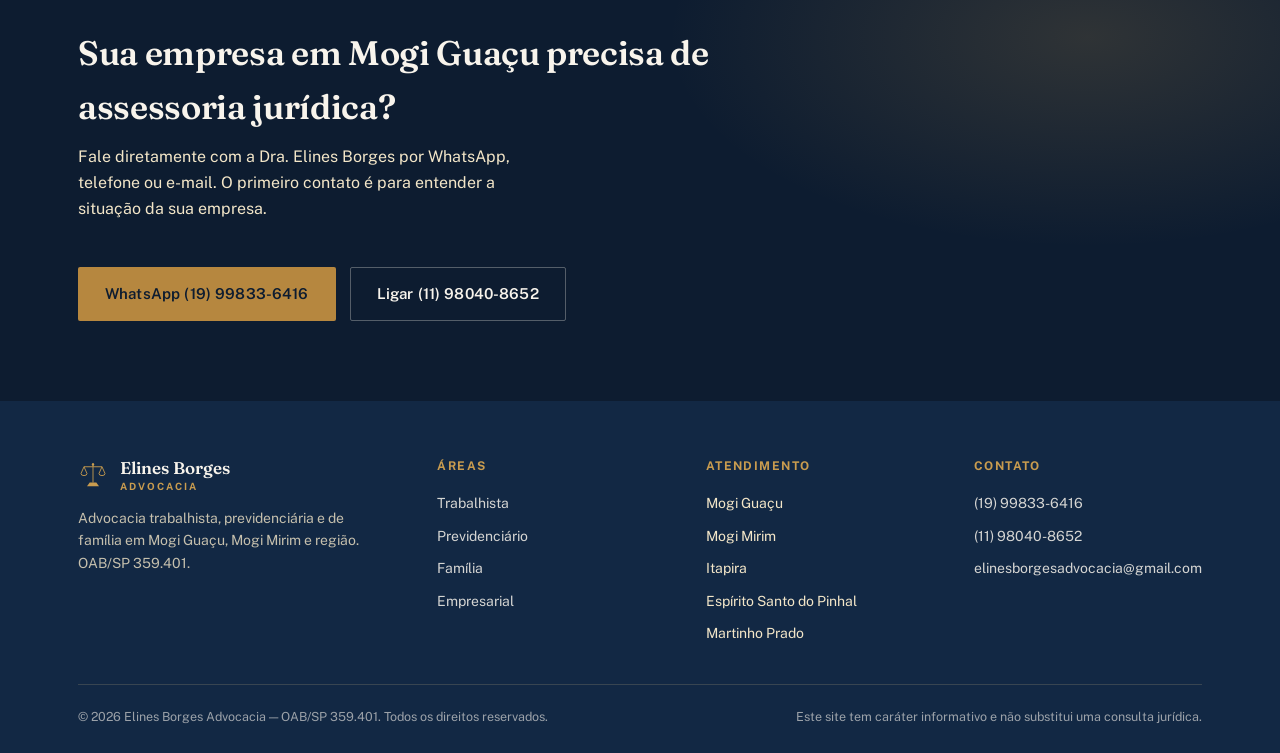
==== commit 88d2db98: "Add files via upload" ====
--- a/advogado-empresarial-mogi-guacu.html
+++ b/advogado-empresarial-mogi-guacu.html
@@ -28,9 +28,8 @@
 <meta name="twitter:card" content="summary_large_image">
 
 <link rel="icon" href="images/logo.png">
-<link rel="preconnect" href="https://fonts.googleapis.com">
-<link rel="preconnect" href="https://fonts.gstatic.com" crossorigin>
-<link rel="stylesheet" href="https://fonts.googleapis.com/css2?family=Fraunces:ital,opsz,wght@0,9..144,500;0,9..144,600;0,9..144,700;1,9..144,500&family=Public+Sans:wght@400;500;600;700&display=swap">
+<link rel="preload" href="images/public-sans-latin-wght-normal.woff2" as="font" type="font/woff2" crossorigin>
+<link rel="preload" href="images/fraunces-latin-600-normal.woff2" as="font" type="font/woff2" crossorigin>
 <link rel="stylesheet" href="style.css">
 
 <script type="application/ld+json">
--- a/style.css
+++ b/style.css
@@ -1,3 +1,10 @@
+/* Fontes hospedadas no próprio site (evita salto de layout e conexões externas) */
+@font-face{font-family:"Public Sans";font-style:normal;font-weight:100 900;font-display:swap;src:url(images/public-sans-latin-wght-normal.woff2) format("woff2");}
+@font-face{font-family:"Fraunces";font-style:normal;font-weight:500;font-display:swap;src:url(images/fraunces-latin-500-normal.woff2) format("woff2");}
+@font-face{font-family:"Fraunces";font-style:normal;font-weight:600;font-display:swap;src:url(images/fraunces-latin-600-normal.woff2) format("woff2");}
+@font-face{font-family:"Fraunces";font-style:normal;font-weight:700;font-display:swap;src:url(images/fraunces-latin-700-normal.woff2) format("woff2");}
+@font-face{font-family:"Fraunces";font-style:italic;font-weight:500;font-display:swap;src:url(images/fraunces-latin-500-italic.woff2) format("woff2");}
+
 /* ==========================================================================
    Elines Borges Advocacia — design tokens
    Navy + aged-gold, drawn from the firm's own seal mark.
